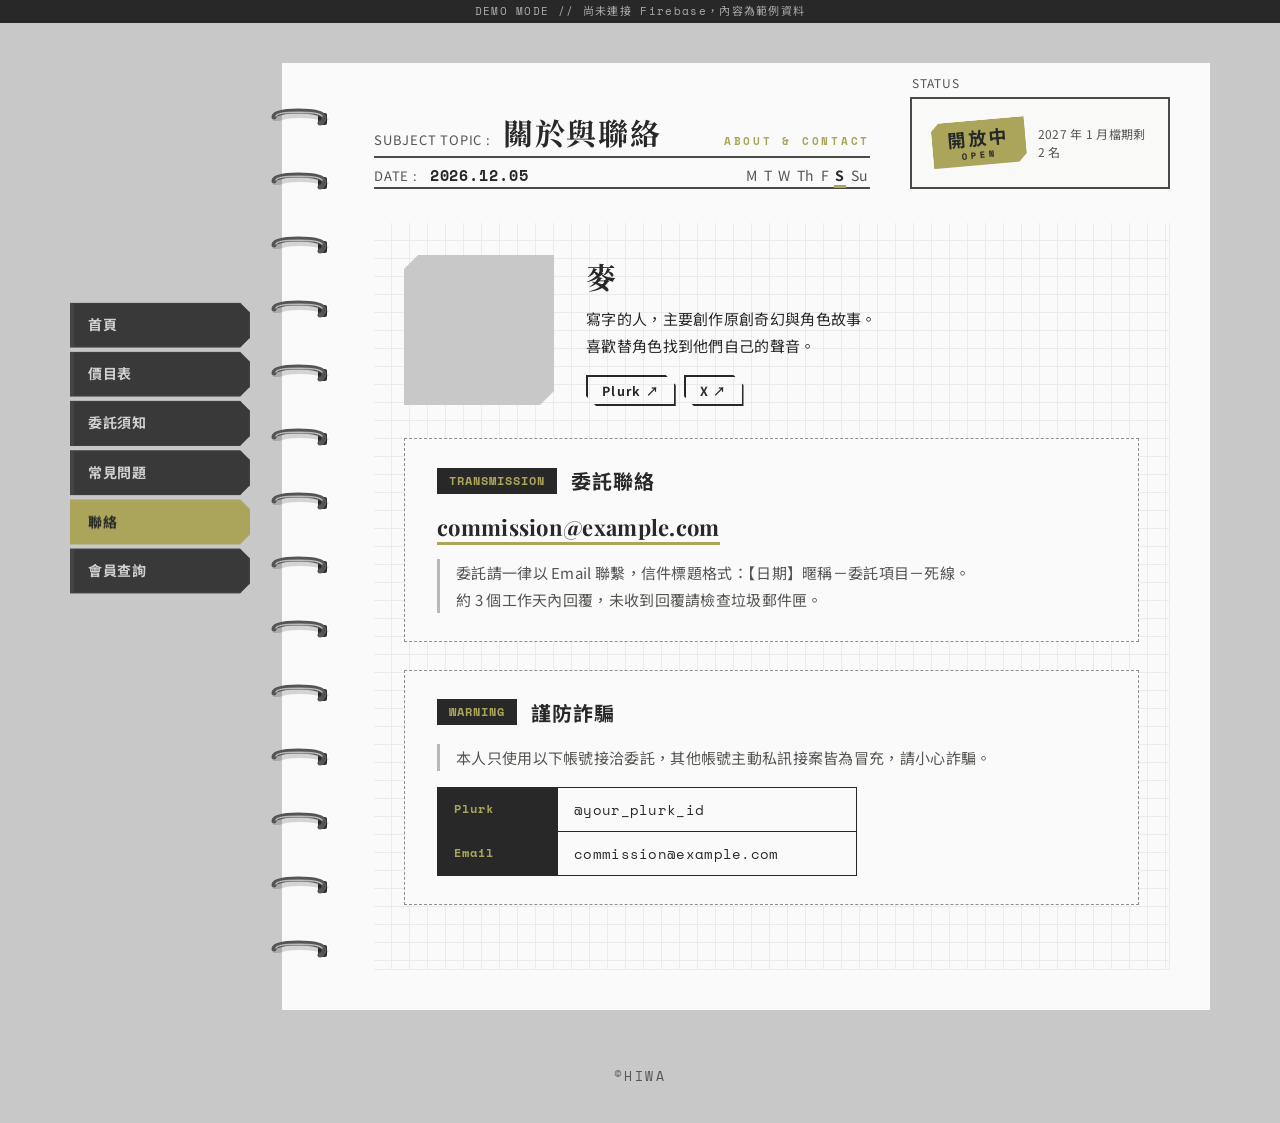
==== about.html @ fa2a22d9 "Add files via upload" ====
<!DOCTYPE html>
<html lang="zh-Hant">
<head>
<meta charset="utf-8">
<meta name="viewport" content="width=device-width, initial-scale=1">
<title>COMMISSION</title>
<link rel="preconnect" href="https://fonts.googleapis.com">
<link rel="preconnect" href="https://fonts.gstatic.com" crossorigin>
<link href="https://fonts.googleapis.com/css2?family=Playfair+Display:wght@400;700&family=Space+Mono:ital,wght@0,400;0,700;1,400&family=Noto+Sans+TC:wght@400;500;700&family=Noto+Serif+TC:wght@700&display=swap" rel="stylesheet">
<link rel="stylesheet" href="css/style.css">
</head>
<body data-page="about">
<header id="site-header"></header>
<div class="layout container">
<nav id="site-nav" class="side"></nav>
<main id="main"></main>
</div>
<footer id="site-footer" class="container"></footer>
<script type="module" src="js/site.js"></script>
</body>
</html>
---- css/style.css ----
/* =========================================================
   TACTICAL × NOTEBOOK — 黑白灰為主，綠色（--accent）為提點色
   ========================================================= */
:root {
  --accent: #AAA55A;
  --bg: #282828;
  --bg-card: #2A2A2A;
  --bg-deep: #282828;
  --line: #444444;
  --checker: #333333;
  --text: #D0D0D0;
  --text-2: #AAAAAA;
  --paper: #FAFAFA;
  --paper-grid: #EBEBE7;
  --paper-card: #FAFAFA;
  --ink: #282828;
  --ink-2: #555552;
  --ink-3: #8A8A86;
  --serif: "Playfair Display", "Noto Serif TC", serif;
  --mono: "Space Mono", "Noto Sans TC", monospace;
  --sans: "Noto Sans TC", "PingFang TC", "Microsoft JhengHei", sans-serif;
  --w: 1220px;
  --cut: 14px;
}
* { box-sizing: border-box; }
html { scroll-behavior: smooth; scroll-padding-top: 24px; }
html, body {
  cursor: url('data:image/svg+xml;utf8,<svg xmlns="http://www.w3.org/2000/svg" width="24" height="24" viewBox="0 0 24 24"><path fill="%23AAA55A" stroke="%23FAFAFA" stroke-width="1.5" d="M12,2L14.5,8.5L21,11L14.5,13.5L12,20L9.5,13.5L3,11L9.5,8.5Z"/></svg>') 12 12, auto;
}
a, button, summary, .card-img {
  cursor: url('data:image/svg+xml;utf8,<svg xmlns="http://www.w3.org/2000/svg" width="24" height="24" viewBox="0 0 24 24"><path fill="%23FAFAFA" stroke="%23AAA55A" stroke-width="1.5" d="M12,2L14.5,8.5L21,11L14.5,13.5L12,20L9.5,13.5L3,11L9.5,8.5Z"/></svg>') 12 12, pointer;
}
body {
  margin: 0; color: var(--text); font: 15px/1.8 var(--sans); letter-spacing: .02em;
  -webkit-font-smoothing: antialiased;
  background: #C8C8C8;
}
a { color: inherit; }
img { max-width: 100%; display: block; }
.mono { font-family: var(--mono); }
.container {
  width: min(var(--w), 100%); margin: 0 auto; padding: 0 40px;
  background: transparent; position: relative;
  box-shadow: none;
}
#main { min-width: 0; opacity: 0; transition: opacity .35s; }
body.ready #main { opacity: 1; }

/* ---------- header ---------- */
.demo-bar { background: #282828; color: var(--text-2); text-align: center; font: 11px/1 var(--mono); padding: 6px; letter-spacing: .12em; }
.marquee {
  background: var(--accent); color: #282828; overflow: hidden; white-space: nowrap;
  font: 700 13px/1 var(--mono); letter-spacing: .12em; text-transform: uppercase;
  padding: 10px 0; position: relative; z-index: 10;
}
.marquee-track { display: inline-block; animation: marquee 36s linear infinite; }
@keyframes marquee { to { transform: translateX(-50%); } }
.topbar {
  width: min(var(--w), 100%); margin: 0 auto; padding: 18px 40px; background: var(--bg);
  display: flex; align-items: center; justify-content: space-between; gap: 16px;
  box-shadow: none; border-bottom: 0; position: relative; z-index: 2;
}
.brand { display: flex; align-items: center; gap: 12px; text-decoration: none; font: 700 18px/1.2 var(--serif); letter-spacing: .08em; color: #FAFAFA; }
.brand img { height: 34px; width: auto; }
.status-chip { display: inline-flex; align-items: center; gap: 8px; font: 700 11px/1 var(--mono); letter-spacing: .2em; color: var(--text-2); border: 1px solid var(--line); padding: 6px 10px; }
.status-chip i { width: 7px; height: 7px; border-radius: 50%; background: #666; }
.status-chip.st-open { color: var(--accent); border-color: var(--accent); }
.status-chip.st-open i { background: var(--accent); animation: blink 1.4s steps(2) infinite; }
.status-chip.st-waitlist i { background: var(--text); }
@keyframes blink { 50% { opacity: .15; } }

/* 分頁標籤（與後台相同樣式） */
.layout { display: grid; grid-template-columns: 180px 1fr; gap: 32px; padding-top: 8px; padding-bottom: 24px; }
.layout > #main { grid-column: 2; }
.side {
  position: fixed; z-index: 50; top: 50%; transform: translateY(-50%); width: 180px;
  left: max(40px, calc(50% - var(--w) / 2 + 40px));
  display: flex; flex-direction: column;
}
.side a {
  display: block; text-decoration: none; text-align: left; padding: 9px 14px; margin-bottom: 4px;
  color: var(--text); font-weight: 700; font-size: 14px; letter-spacing: .04em;
  background: rgba(42, 42, 42, .9); border: 1px solid var(--line); border-left: 4px solid var(--line);
  clip-path: polygon(0 0, calc(100% - 10px) 0, 100% 10px, 100% calc(100% - 10px), calc(100% - 10px) 100%, 0 100%);
  transition: .2s;
}
.side a:hover { color: #FAFAFA; background: var(--bg-card); border-left-color: var(--accent); transform: translateX(4px); }
.side a.on { background: var(--accent); color: #282828; border-color: var(--accent); }

/* ---------- hero ---------- */
.hero {
  height: 340px; margin: 32px 0 0; position: relative; background: var(--line);
  clip-path: polygon(20px 0, calc(100% - 20px) 0, 100% 20px, 100% calc(100% - 20px), calc(100% - 20px) 100%, 20px 100%, 0 calc(100% - 20px), 0 20px);
}
.hero::after {
  content: ""; position: absolute; inset: 1px; background: var(--bg-deep) var(--hero-img, none) center / cover no-repeat;
  clip-path: inherit; filter: grayscale(.35) contrast(1.05);
}
.hero:not(.has-img) { background: #C8C8C8; }
.hero:not(.has-img)::after { background: #C8C8C8; filter: none; }
.hero:not(.has-img) .hero-title { color: #282828; text-shadow: none; }
.hero:not(.has-img) .hero-sub { color: #555; text-shadow: none; }
.hero-in { position: absolute; right: 40px; bottom: 18px; left: 40px; z-index: 2; text-align: right; }
.hero-sub { margin: 0 0 4px; font: 700 13px/1.4 var(--mono); letter-spacing: .25em; color: var(--text-2); text-shadow: 0 2px 8px #282828; }
.hero-title { margin: 0; font: 400 clamp(40px, 7vw, 64px)/1.15 var(--serif); letter-spacing: .05em; text-transform: uppercase; color: var(--text); text-shadow: 4px 4px 15px rgba(40, 40, 40, .9); }
.hero-title .first { position: relative; display: inline-block; font-size: 1.3em; z-index: 1; }
.hero-title .first::before {
  content: "✸"; position: absolute; top: 42%; left: 42%; transform: translate(-50%, -50%) rotate(15deg);
  color: var(--accent); font-size: 1.8em; z-index: -1; opacity: .9; text-shadow: none;
}

/* ---------- 筆記本紙張 ---------- */
.sheet {
  position: relative; margin: 32px 0 0; color: var(--ink);
  background: var(--paper);
  padding: 34px 40px 40px 92px;
}
/* 方格區：四周留白邊 */
.sheet-body {
  background-color: var(--paper);
  background-image:
    linear-gradient(var(--paper-grid) 1px, transparent 1px),
    linear-gradient(90deg, var(--paper-grid) 1px, transparent 1px);
  background-size: 18px 18px;
  background-position: -1px -1px;
  border-right: 1px solid var(--paper-grid); border-bottom: 1px solid var(--paper-grid);
  padding: 32px 30px 36px;
}
/* 線圈 */
.sheet::before {
  content: ""; position: absolute; left: -14px; top: 24px; bottom: 24px; width: 72px;
  background: url('data:image/svg+xml;utf8,<svg xmlns="http://www.w3.org/2000/svg" width="72" height="64" viewBox="0 0 72 64"><rect x="50" y="26" width="9" height="12" rx="2" fill="%23282828"/><path d="M6 30 C6 22 54 22 56 30" fill="none" stroke="%23282828" stroke-opacity=".18" stroke-width="6" transform="translate(2 4)"/><path d="M6 30 C6 22 54 22 56 30 C56 34 54 36 52 36" fill="none" stroke="%23555" stroke-width="5" stroke-linecap="round"/><path d="M8 29 C10 24 50 24 54 29" fill="none" stroke="%23bbb" stroke-width="1.4" stroke-linecap="round"/></svg>') 0 0 / 72px 64px repeat-y;
  pointer-events: none;
}
.sheet-head { display: grid; grid-template-columns: 1fr 260px; gap: 40px; align-items: end; margin-bottom: 34px; }
.sh-lines { display: flex; flex-direction: column; gap: 10px; }
.sh-line { display: flex; align-items: baseline; gap: 12px; border-bottom: 2px solid #4a4a47; padding-bottom: 4px; flex-wrap: wrap; }
.sh-line .lab { font: 400 13px/1 var(--sans); letter-spacing: .06em; color: var(--ink-2); flex: none; }
.sh-line .val { margin: 0; font: 700 clamp(22px, 3vw, 30px)/1.25 var(--serif); letter-spacing: .06em; color: var(--ink); }
.sh-line .val.mono { font: 700 15px/1 var(--mono); }
.sh-line .en { margin-left: auto; font: 700 11px/1 var(--mono); letter-spacing: .25em; color: var(--accent); }
.week { margin-left: auto; font: 400 14px/1 var(--sans); color: var(--ink-2); letter-spacing: .05em; }
.week b { font-weight: 400; padding: 0 1px; }
.week b.on { color: var(--ink); font-weight: 700; border-bottom: 3px solid var(--accent); }
.sticker-box { position: relative; border: 2px solid #4a4a47; height: 92px; display: flex; align-items: center; justify-content: center; gap: 12px; background: rgba(250, 250, 247, .7); }
.sticker-lab { position: absolute; left: 0; top: -22px; font: 400 12px/1 var(--sans); letter-spacing: .08em; color: var(--ink-2); }
.sticker {
  display: flex; flex-direction: column; align-items: center; justify-content: center;
  padding: 6px 16px 5px; transform: rotate(-5deg); line-height: 1.2;
  background: var(--accent); color: #282828; box-shadow: 2px 3px 0 rgba(40, 40, 40, .25);
  clip-path: polygon(8px 0, 100% 0, 100% calc(100% - 8px), calc(100% - 8px) 100%, 0 100%, 0 8px);
}
.sticker b { font: 700 18px/1.25 var(--sans); letter-spacing: .14em; }
.sticker small { font: 700 9px/1.3 var(--mono); letter-spacing: .35em; }
.sticker.st-waitlist { background: var(--ink); color: #FAFAFA; }
.sticker.st-waitlist small { color: var(--accent); }
.sticker.st-closed { background: repeating-linear-gradient(-45deg, #cfcfca 0 6px, #bdbdb8 6px 12px); color: var(--ink-2); }
.sticker-note { font-size: 12px; color: var(--ink-2); max-width: 110px; line-height: 1.5; }

/* ---------- 通用元件 ---------- */
.lead { margin: -14px 0 24px; color: var(--ink-2); font-size: 13.5px; }
.lead.mono { font-size: 12px; letter-spacing: .12em; }
.empty, .error { color: var(--ink-3); padding: 30px 0; }
.btn {
  display: inline-flex; align-items: center; justify-content: center; gap: 6px; text-decoration: none;
  background: var(--ink); color: #FAFAFA; border: 2px solid var(--ink); padding: 11px 24px;
  font: 700 14px/1.2 var(--sans); letter-spacing: .1em; transition: .25s;
  clip-path: polygon(0 0, calc(100% - 10px) 0, 100% 10px, 100% 100%, 10px 100%, 0 calc(100% - 10px));
}
.btn:hover { background: var(--accent); border-color: var(--accent); color: #282828; }
.btn.ghost { background: transparent; color: var(--ink); }
.btn.ghost:hover { background: var(--ink); color: #FAFAFA; border-color: var(--ink); }
.btn.sm { padding: 6px 14px; font-size: 12.5px; }

.t-block { background: var(--paper-card); border: 1px dashed #8f8f8a; padding: 28px 32px; margin-bottom: 28px; }
.t-head { display: flex; align-items: center; gap: 14px; margin-bottom: 18px; flex-wrap: wrap; }
.badge { background: var(--ink); color: var(--accent); font: 700 12px/1 var(--mono); letter-spacing: .08em; padding: 7px 12px; }
.t-title { margin: 0; font: 700 20px/1.35 var(--sans); letter-spacing: .06em; color: var(--ink); }
.prose p { margin: 0 0 .8em; }
.prose > :last-child { margin-bottom: 0; }
.prose ul { margin: 0 0 .9em; padding: 0; list-style: none; }
.prose li { position: relative; padding-left: 22px; margin: .3em 0; }
.prose li::before { content: "◆"; position: absolute; left: 0; top: .1em; color: var(--accent); font-size: .75em; }
.prose strong { font-weight: 700; color: var(--ink); background: linear-gradient(transparent 62%, color-mix(in srgb, var(--accent) 35%, transparent) 62%); }
.prose.lined > p, .prose.lined > ul { border-left: 3px solid #b9b9b4; padding-left: 16px; color: var(--ink-2); }
.must-read { display: flex; align-items: center; gap: 14px; margin: 28px 0; padding: 14px 18px; background: var(--ink); color: #ddd; }
.must-read p { margin: 0; font-size: 14px; }
.must-read a { color: var(--accent); font-weight: 700; text-underline-offset: 3px; }
.mr-mark { flex: none; width: 24px; height: 24px; background: var(--accent); color: #282828; display: grid; place-items: center; font: 700 14px/1 var(--mono); clip-path: polygon(50% 0, 100% 50%, 50% 100%, 0 50%); }

/* ---------- 首頁 ---------- */
.cat-index { display: grid; grid-template-columns: repeat(auto-fill, minmax(240px, 1fr)); gap: 10px; }
.cat-chip {
  display: grid; grid-template-columns: auto 1fr auto; grid-template-rows: auto auto; column-gap: 14px; align-items: center;
  text-decoration: none; background: var(--bg-card); color: var(--text); padding: 16px 18px; border-left: 4px solid var(--line); transition: .25s;
  clip-path: polygon(0 0, calc(100% - var(--cut)) 0, 100% var(--cut), 100% 100%, 0 100%);
}
.cat-chip:hover { border-left-color: var(--accent); transform: translateX(4px); }
.cat-no { grid-row: span 2; font: 700 30px/1 var(--serif); color: #FAFAFA; }
.cat-name { font-weight: 700; font-size: 16px; letter-spacing: .06em; }
.cat-from { grid-column: 2; font: 400 12px/1.4 var(--mono); color: var(--accent); letter-spacing: .05em; }
.cat-arrow { grid-row: 1 / 3; grid-column: 3; color: var(--text-2); }
.hero-actions { display: flex; gap: 12px; flex-wrap: wrap; }

/* ---------- 價目表 ---------- */
.tabs { display: flex; gap: 6px; flex-wrap: wrap; margin-bottom: 8px; }
.tabs a { text-decoration: none; background: var(--paper-card); border: 1px solid #8f8f8a; padding: 5px 14px; font-size: 13px; color: var(--ink); transition: .2s; }
.tabs a small { font: 700 10px/1 var(--mono); color: var(--accent); margin-right: 6px; }
.tabs a:hover { background: var(--ink); color: #FAFAFA; border-color: var(--ink); }
.cat { padding-top: 32px; }
.cat-desc { margin: -8px 0 18px; color: var(--ink-2); font-size: 14px; }
.cards { display: grid; grid-template-columns: repeat(auto-fill, minmax(250px, 1fr)); gap: 14px; }
.card { background: var(--bg-card); color: var(--text); display: flex; flex-direction: column; border: 2px solid var(--line); transition: .3s; position: relative; }
.card:hover { border-color: var(--accent); transform: translateY(-4px); box-shadow: 0 10px 30px rgba(40, 40, 40, .5); z-index: 2; }
.card-img { all: unset; display: block; height: 210px; overflow: hidden; background: var(--bg-deep); border-bottom: 1px solid var(--line); }
.card-img img { width: 100%; height: 100%; object-fit: cover; object-position: center top; filter: grayscale(100%) contrast(1.2); transition: .45s; }
.card:hover .card-img img { filter: none; transform: scale(1.03); }
.card-img.noimg { display: grid; place-items: center; font: 700 11px/1 var(--mono); letter-spacing: .3em; color: #9A9A9A; background: #C8C8C8; }
.card-index { display: flex; justify-content: space-between; align-items: center; gap: 10px; background: #E6E6E2; color: #282828; padding: 14px 20px; border-bottom: 2px solid var(--line); }
.card-index .idx { font: 700 34px/1 var(--serif); }
.card-index .type { font: 700 11px/1.2 var(--mono); letter-spacing: .1em; background: var(--bg); color: var(--accent); padding: 5px 10px; border: 1px solid var(--accent); max-width: 60%; overflow: hidden; text-overflow: ellipsis; white-space: nowrap; }
.card-body { padding: 22px 22px 22px; flex: 1; display: flex; flex-direction: column; }
.card h3 { margin: 0; font: 700 18px/1.4 var(--sans); letter-spacing: .06em; color: #FAFAFA; }
.spec { margin: 2px 0 0; font-size: 12.5px; color: var(--text-2); }
.card-desc { margin-top: 12px; font-size: 13.5px; color: var(--text-2); }
.card-desc p { margin: 0 0 .4em; }
.card-desc ul { list-style: none; margin: 0; padding: 0; }
.card-desc li { position: relative; padding-left: 18px; }
.card-desc li::before { content: "◆"; position: absolute; left: 0; color: var(--accent); font-size: .7em; top: .35em; }
.price { margin-top: auto; padding-top: 16px; border-top: 1px dashed var(--line); display: flex; align-items: baseline; flex-wrap: wrap; gap: 4px; margin-top: 18px; }
.price .cur { font: 700 11px/1 var(--mono); color: var(--accent); margin-right: 4px; letter-spacing: .08em; }
.price .num { font: 700 28px/1 var(--serif); color: #FAFAFA; }
.price .dash { color: var(--text-2); padding: 0 3px; }
.price .suf { font: 400 12px/1 var(--mono); color: var(--accent); margin-left: 6px; }
.price-ask { font: 700 20px/1 var(--serif); color: #FAFAFA; }
.price-com { margin: 8px 0 0; font: 400 12px/1.4 var(--mono); color: var(--text-2); }
.price-com span { color: var(--accent); font-weight: 700; margin-right: 4px; }
.cat-notes { margin-top: 14px; font-size: 13.5px; color: var(--ink-2); border-left: 3px solid #b9b9b4; padding-left: 14px; }
.addons { list-style: none; margin: 0; padding: 6px 28px; background: var(--paper-card); border: 1px dashed #8f8f8a; }
.addons li { display: flex; align-items: baseline; gap: 12px; padding: 13px 0; border-bottom: 1px solid #e2e2dd; }
.addons li:last-child { border: 0; }
.ad-name { font-weight: 700; }
.ad-name small { display: block; font-weight: 400; font-size: 12.5px; color: var(--ink-3); }
.leader { flex: 1; min-width: 20px; border-bottom: 2px dotted #a9a9a4; transform: translateY(-5px); }
.ad-price { font: 700 14px/1 var(--mono); color: var(--ink); background: color-mix(in srgb, var(--accent) 25%, transparent); padding: 4px 8px; white-space: nowrap; }
.cat + .t-block { margin-top: 32px; }

/* ---------- 委託須知 ---------- */
.toc { display: flex; flex-wrap: wrap; gap: 6px; margin-bottom: 32px; }
.toc a { text-decoration: none; background: var(--paper-card); border: 1px solid #8f8f8a; padding: 4px 12px; font-size: 13px; transition: .2s; }
.toc a small { font: 700 10px/1 var(--mono); color: var(--accent); margin-right: 6px; }
.toc a:hover { background: var(--ink); color: #FAFAFA; }
.steps { list-style: none; margin: 0; padding: 0; display: flex; flex-wrap: wrap; }
.steps li { flex: 1 1 118px; }
.steps li { position: relative; padding: 14px 18px 14px 0; display: flex; flex-direction: column; gap: 6px; }
.steps li::after { content: "▸"; position: absolute; right: 4px; top: 18px; color: var(--accent); }
.steps li:last-child::after { display: none; }
.step-no { font: 700 12px/1 var(--mono); color: var(--accent); background: var(--ink); padding: 5px 8px; align-self: flex-start; letter-spacing: .1em; }
.steps b { font-weight: 700; font-size: 15px; }
.steps p { margin: 0; font-size: 13px; color: var(--ink-2); line-height: 1.65; }
.pay { list-style: none; margin: 0 0 16px; padding: 0; display: grid; grid-template-columns: repeat(auto-fill, minmax(200px, 1fr)); gap: 8px; }
.pay li { background: var(--bg-card); color: var(--text); padding: 12px 16px; border-left: 4px solid var(--accent); }
.pay b { display: block; color: #FAFAFA; }
.pay span { font-size: 12.5px; color: var(--text-2); }

/* ---------- FAQ ---------- */
.faq { display: flex; flex-direction: column; gap: 8px; }
.faq details { background: var(--paper-card); border: 1px dashed #8f8f8a; }
.faq details[open] { border-style: solid; border-color: var(--ink); }
.faq summary { list-style: none; display: flex; align-items: baseline; gap: 14px; padding: 16px 48px 16px 18px; position: relative; font-weight: 700; }
.faq summary::-webkit-details-marker { display: none; }
.faq summary::after { content: "+"; position: absolute; right: 18px; top: 12px; font: 400 22px/1.2 var(--mono); color: var(--accent); transition: transform .2s; }
.faq details[open] summary::after { transform: rotate(45deg); }
.q { flex: none; font: 700 12px/1 var(--mono); background: var(--ink); color: var(--accent); padding: 5px 8px; }
.faq .a { padding: 0 22px 20px 78px; color: var(--ink-2); }

/* ---------- 關於 ---------- */
.profile { display: grid; grid-template-columns: 150px 1fr; gap: 32px; align-items: start; margin-bottom: 32px; }
.avatar { width: 150px; height: 150px; object-fit: cover; border: 2px solid var(--ink); filter: grayscale(1); transition: .4s;
  clip-path: polygon(var(--cut) 0, 100% 0, 100% calc(100% - var(--cut)), calc(100% - var(--cut)) 100%, 0 100%, 0 var(--cut)); }
.avatar:hover { filter: none; }
.avatar.ph { background: #C8C8C8; border-color: #C8C8C8; }
.pf-name { margin: 4px 0 10px; font: 700 30px/1.2 var(--serif); letter-spacing: .06em; }
.links { display: flex; flex-wrap: wrap; gap: 8px; margin-top: 16px; }
.email { margin: 0 0 16px; font: 700 22px/1.4 var(--serif); word-break: break-all; }
.email a { text-decoration: none; border-bottom: 3px solid var(--accent); }
.email a:hover { color: var(--accent); }
.acc { border-collapse: collapse; margin-top: 16px; min-width: min(420px, 100%); }
.acc th, .acc td { border: 1px solid var(--ink); padding: 9px 16px; text-align: left; font-size: 14px; }
.acc th { width: 120px; background: var(--ink); color: var(--accent); font: 700 12px/1.4 var(--mono); letter-spacing: .08em; }
.acc td { background: #FAFAFA; font-family: var(--mono); }

/* ---------- footer ---------- */
#site-footer { border-top: 0; }
.foot { padding: 36px 0 40px; text-align: center; font: 400 13px/1 var(--mono); letter-spacing: .2em; color: #555; }

/* ---------- lightbox ---------- */
.lightbox { position: fixed; inset: 0; z-index: 200; background: rgba(40, 40, 40, .94); display: grid; place-items: center; animation: fade .2s; }
@keyframes fade { from { opacity: 0; } }
.lightbox figure { margin: 0; display: flex; flex-direction: column; align-items: center; }
.lightbox img { max-width: 92vw; max-height: 84vh; object-fit: contain; border: 2px solid var(--line); }
.lightbox figcaption { color: var(--accent); font: 700 12px/1 var(--mono); margin-top: 12px; letter-spacing: .2em; }
.lightbox button { position: absolute; background: none; border: 0; color: #FAFAFA; font-size: 44px; padding: 10px 18px; opacity: .7; line-height: 1; }
.lightbox button:hover { opacity: 1; color: var(--accent); }
.lb-close { top: 10px; right: 12px; }
.lb-prev { left: 8px; top: 50%; transform: translateY(-50%); }
.lb-next { right: 8px; top: 50%; transform: translateY(-50%); }

/* ---------- RWD ---------- */
@media (max-width: 900px) {
  .layout { grid-template-columns: 1fr; gap: 0; }
  .layout > #main { grid-column: 1; }
  .side { position: sticky; top: 0; left: auto; transform: none; width: auto; z-index: 20; flex-direction: row; overflow-x: auto; scrollbar-width: none; margin: 0 -40px; padding: 10px 40px; background: #C8C8C8; }
  .side a:first-child { margin-left: auto; }
  .side a:last-child { margin-right: auto; }
  .side a { flex: none; margin: 0 4px 0 0; padding: 6px 12px; font-size: 13px; }
  .side a:hover { transform: none; }
}
@media (max-width: 760px) {
  .container, .topbar { padding-left: 16px; padding-right: 16px; }
  .side { margin: 0 -16px; padding: 10px 16px; }
  .hero { height: 220px; margin-top: 18px; }
  .hero-in { right: 20px; left: 20px; }
  .sheet { padding: 26px 16px 22px 50px; margin-top: 18px; }
  .sheet-body { padding: 22px 14px 26px; background-size: 16px 16px; }
  .sheet::before { left: -24px; transform: scale(.8); transform-origin: left top; }
  .sheet-head { grid-template-columns: 1fr; gap: 34px; }
  .sh-line .en, .week { margin-left: 0; }
  .t-block { padding: 22px 18px; }
  .profile { grid-template-columns: 1fr; gap: 18px; }
  .faq .a { padding-left: 22px; }
  .cards { grid-template-columns: 1fr; }
  .addons { padding: 4px 16px; }
}

/* ---------- 會員查詢 ---------- */
.mem-text { margin: 0 0 18px; color: var(--ink-2); }
.mem-text strong { color: var(--ink); }
.demo-login { display: flex; flex-wrap: wrap; align-items: center; gap: 10px; margin: 0 0 16px; font: 400 12px/1.4 var(--mono); color: var(--ink-3); }
.demo-login input { font: 400 13px/1 var(--mono); padding: 8px 10px; border: 1px solid #8f8f8a; background: #FAFAFA; min-width: 240px; }
.mem-bar { display: flex; justify-content: space-between; align-items: center; gap: 12px; flex-wrap: wrap; background: var(--ink); color: var(--text); padding: 10px 10px 10px 16px; margin-bottom: 24px; }
.mem-id { font: 400 12.5px/1.4 var(--mono); word-break: break-all; }
.mem-id b { color: var(--accent); margin-right: 6px; }
.mem-bar .btn.ghost { color: var(--text); border-color: var(--line); }
.mem-bar .btn.ghost:hover { background: var(--accent); border-color: var(--accent); color: #282828; }
.mem-hello { font-size: 16px; margin: 0 0 14px; }
.mem-hello b { font-size: 20px; }
.mem-stats { display: grid; grid-template-columns: 1.4fr 1fr 1fr; gap: 10px; margin-bottom: 28px; }
.stat { background: var(--bg-card); color: var(--text); padding: 18px 20px; border-left: 4px solid var(--line); display: flex; flex-wrap: wrap; align-items: baseline; gap: 6px;
  clip-path: polygon(0 0, calc(100% - var(--cut)) 0, 100% var(--cut), 100% 100%, 0 100%); }
.stat small { flex-basis: 100%; font: 700 10.5px/1.4 var(--mono); letter-spacing: .14em; color: var(--text-2); }
.stat b { font: 700 30px/1.1 var(--serif); color: #FAFAFA; }
.stat b i { font: 700 12px/1 var(--mono); font-style: normal; color: var(--accent); margin-right: 6px; }
.stat.main { border-left-color: var(--accent); background: var(--bg); }
.stat.main b { font-size: 46px; color: var(--accent); }
.stat.main span { font: 700 13px/1 var(--mono); color: var(--accent); letter-spacing: .1em; }
.rec-table { width: 100%; border-collapse: collapse; font-size: 14px; background: #FAFAFA; }
.rec-table th { background: var(--ink); color: var(--accent); font: 700 11px/1.4 var(--mono); letter-spacing: .1em; text-align: left; padding: 9px 12px; white-space: nowrap; }
.rec-table td { padding: 11px 12px; border-bottom: 1px solid #e2e2dd; vertical-align: top; }
.rec-table .r { text-align: right; white-space: nowrap; }
.rec-table td.mono { font-family: var(--mono); font-size: 13px; white-space: nowrap; }
.rec-table .memo { color: var(--ink-2); font-size: 13px; min-width: 140px; }
.rec-table .pt.plus { color: var(--ink); font-weight: 700; }
.rec-table .pt.plus::after { content: ""; display: inline-block; width: 6px; height: 6px; background: var(--accent); margin-left: 6px; vertical-align: middle; }
.rec-table .pt.minus { color: var(--ink-3); }
.rec-table tr.cancel td { color: var(--ink-3); }
.rec-table tr.cancel td b { text-decoration: line-through; }
.st { display: inline-block; font-size: 12px; padding: 2px 8px; white-space: nowrap; border: 1px solid var(--ink); }
.st-done { background: var(--ink); color: #FAFAFA; }
.st-active { background: var(--accent); border-color: var(--accent); color: #282828; }
.st-pending { background: #FAFAFA; }
.st-adjust { background: #FAFAFA; border-style: dashed; }
.st-cancel { background: #C8C8C8; border-color: #C8C8C8; color: #555; }
@media (max-width: 760px) {
  .mem-stats { grid-template-columns: 1fr 1fr; }
  .stat.main { grid-column: span 2; }
  .rec-table thead { display: none; }
  .rec-table, .rec-table tbody, .rec-table tr, .rec-table td { display: block; width: 100%; }
  .rec-table tr { border: 1px solid #cfcfca; margin-bottom: 10px; padding: 6px 0; background: #FAFAFA; }
  .rec-table td { border: 0; padding: 4px 14px; display: flex; justify-content: space-between; gap: 12px; text-align: right; }
  .rec-table td::before { content: attr(data-l); font: 700 11px/1.8 var(--mono); color: var(--ink-3); text-align: left; flex: none; }
  .rec-table .memo { min-width: 0; }
  .rec-table td:empty { display: none; }
  .rec-table .pt.plus::after { display: none; }
}
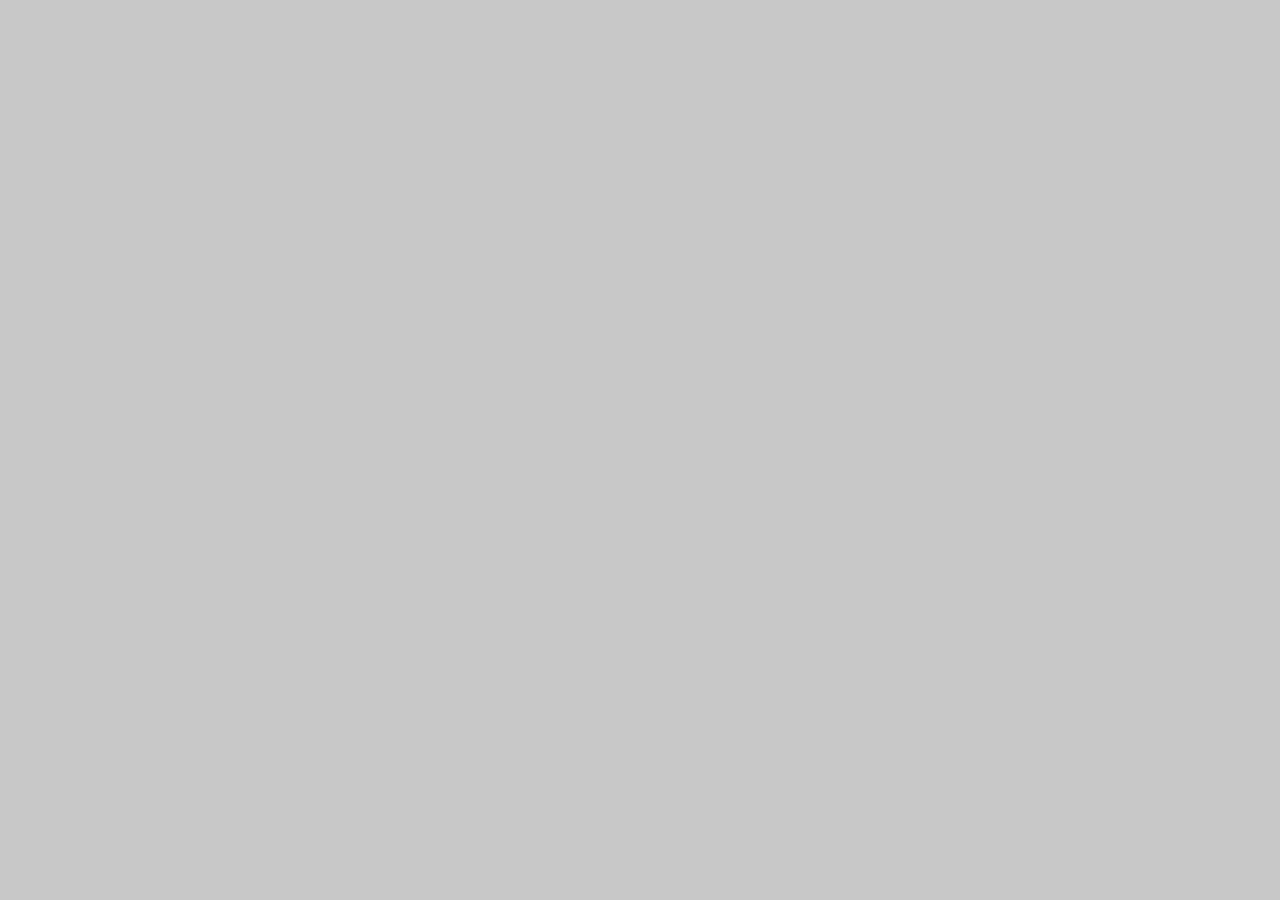
==== commit 11a9bec6: "Add files via upload" ====
--- a/about.html
+++ b/about.html
@@ -7,7 +7,7 @@
 <link rel="preconnect" href="https://fonts.googleapis.com">
 <link rel="preconnect" href="https://fonts.gstatic.com" crossorigin>
 <link href="https://fonts.googleapis.com/css2?family=Playfair+Display:wght@400;700&family=Space+Mono:ital,wght@0,400;0,700;1,400&family=Noto+Sans+TC:wght@400;500;700&family=Noto+Serif+TC:wght@700&display=swap" rel="stylesheet">
-<link rel="stylesheet" href="css/style.css">
+<link rel="stylesheet" href="css/style.css?v=20261124b">
 </head>
 <body data-page="about">
 <header id="site-header"></header>
@@ -16,6 +16,6 @@
 <main id="main"></main>
 </div>
 <footer id="site-footer" class="container"></footer>
-<script type="module" src="js/site.js"></script>
+<script type="module" src="js/site.js?v=20261124b"></script>
 </body>
 </html>
